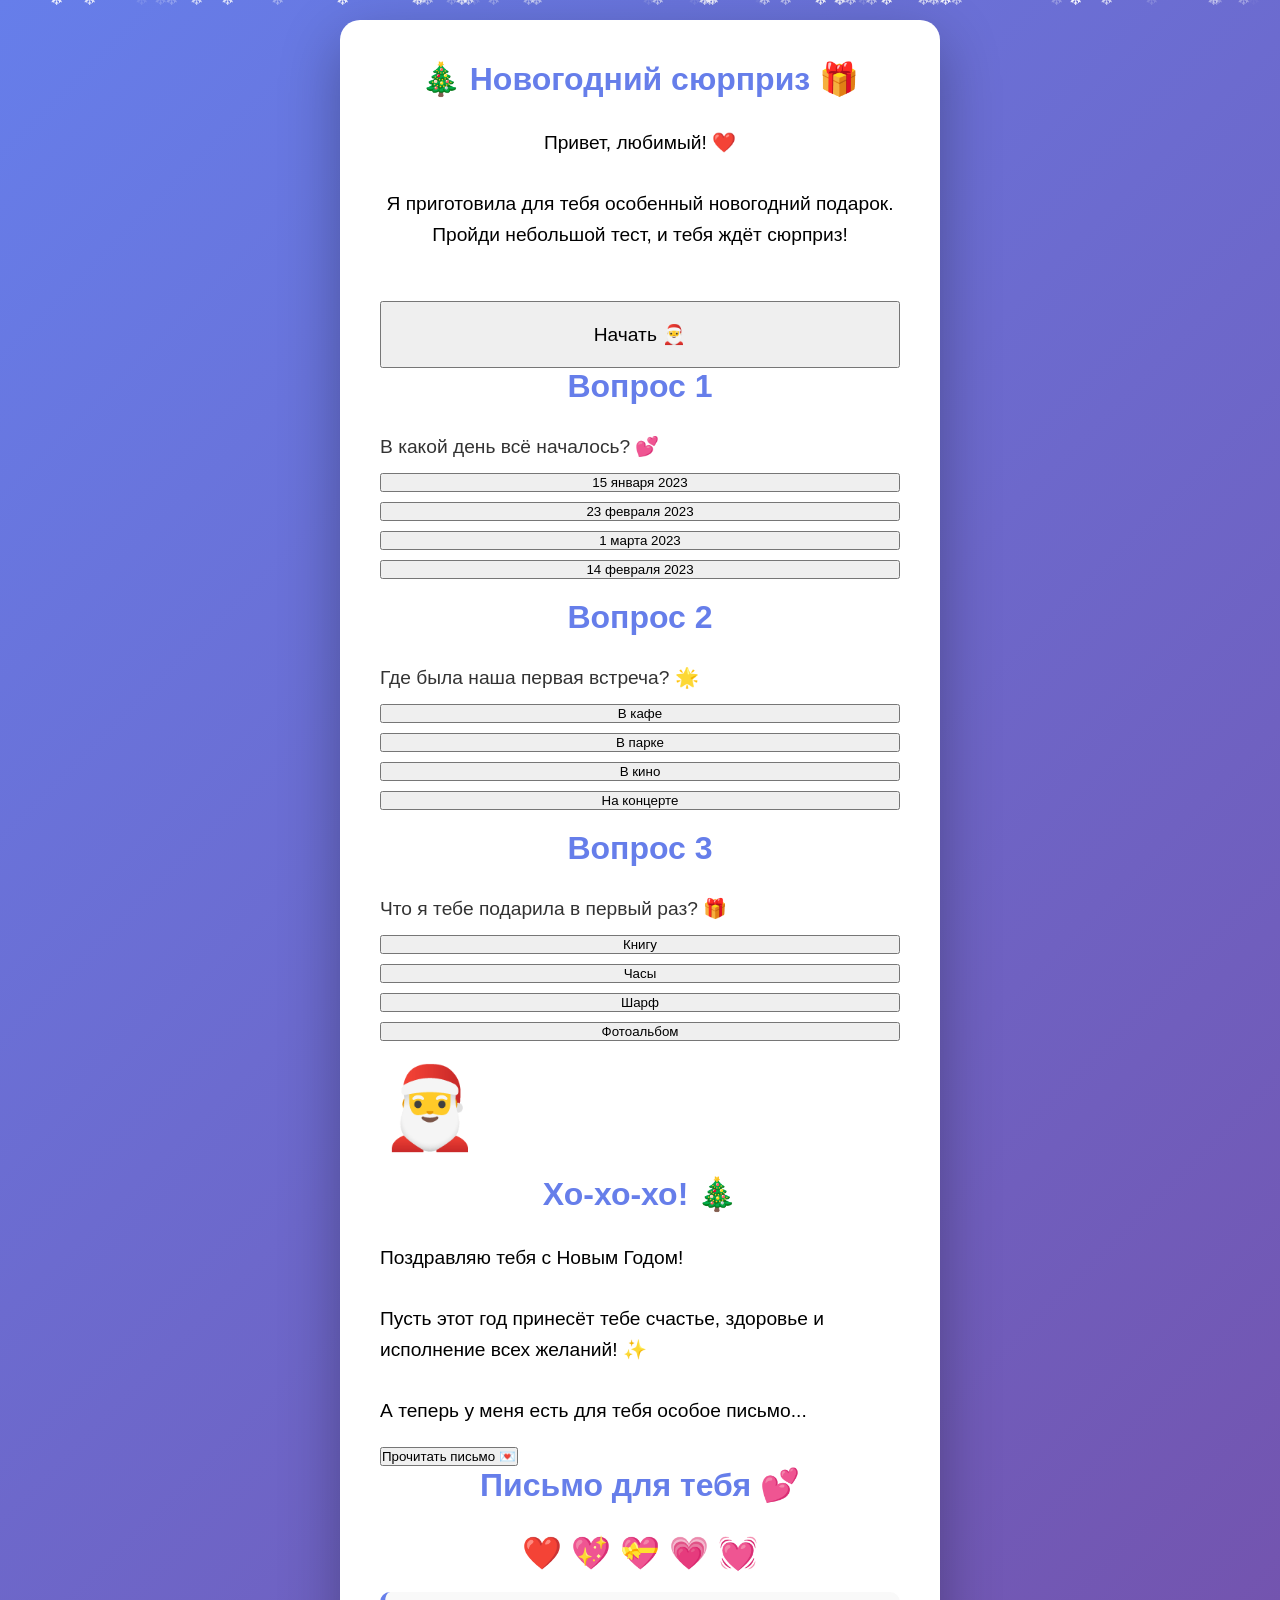
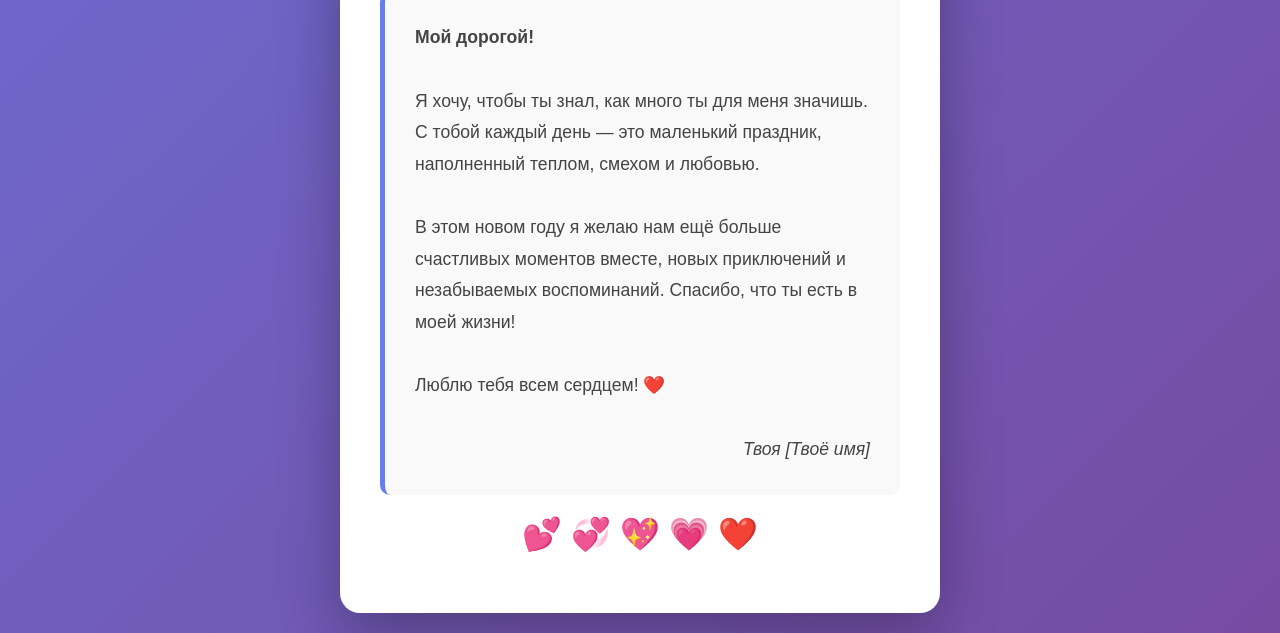
==== index.html @ a470b3a4 "Add files via upload" ====
<!DOCTYPE html>
<html lang="ru">
<head>
    <meta charset="UTF-8">
    <meta name="viewport" content="width=device-width, initial-scale=1.0">
    <title>Новогодний подарок 🎄</title>
    <style>
        * {
            margin: 0;
            padding: 0;
            box-sizing: border-box;
        }

        body {
            font-family: 'Segoe UI', Tahoma, Geneva, Verdana, sans-serif;
            background:  linear-gradient(135deg, #667eea 0%, #764ba2 100%);
            min-height: 100vh;
            display: flex;
            justify-content: center;
            align-items: center;
            padding: 20px;
        }

        .snow {
            position: fixed;
            top: 0;
            left:  0;
            width: 100%;
            height: 100%;
            pointer-events: none;
            z-index: 1;
        }

        .snowflake {
            position: absolute;
            top: -10px;
            color: white;
            font-size: 1em;
            animation: fall linear infinite;
        }

        @keyframes fall {
            to {
                transform: translateY(100vh);
            }
        }

        .container {
            background: white;
            border-radius: 20px;
            padding: 40px;
            max-width: 600px;
            width: 100%;
            box-shadow: 0 20px 60px rgba(0, 0, 0, 0.3);
            position: relative;
            z-index: 2;
            animation: fadeIn 0.5s ease-in;
        }

        @keyframes fadeIn {
            from {
                opacity: 0;
                transform: translateY(20px);
            }
            to {
                opacity: 1;
                transform: translateY(0);
            }
        }

        . screen {
            display: none;
        }

        .screen.active {
            display: block;
        }

        h1 {
            color: #667eea;
            text-align: center;
            margin-bottom: 30px;
            font-size: 2em;
        }

        .question {
            margin-bottom: 20px;
        }

        .question p {
            font-size: 1.2em;
            margin-bottom: 15px;
            color: #333;
        }

        .options {
            display: flex;
            flex-direction: column;
            gap: 10px;
        }

        button, . option {
            background: linear-gradient(135deg, #667eea 0%, #764ba2 100%);
            color: white;
            border: none;
            padding: 15px 30px;
            border-radius: 10px;
            font-size:  1em;
            cursor: pointer;
            transition: transform 0.2s, box-shadow 0.2s;
            text-align: center;
        }

        button:hover, .option:hover {
            transform: translateY(-2px);
            box-shadow: 0 5px 15px rgba(102, 126, 234, 0.4);
        }

        . santa-message {
            text-align: center;
            margin:  30px 0;
        }

        .santa-emoji {
            font-size: 5em;
            margin-bottom:  20px;
            animation: bounce 1s infinite;
        }

        @keyframes bounce {
            0%, 100% {
                transform: translateY(0);
            }
            50% {
                transform: translateY(-20px);
            }
        }

        .letter {
            background: #f9f9f9;
            padding: 30px;
            border-radius:  10px;
            border-left: 5px solid #667eea;
            margin: 20px 0;
            line-height: 1.8;
            font-size: 1.1em;
            color: #444;
        }

        .error-message {
            color: #e74c3c;
            text-align: center;
            margin-top: 10px;
            font-size: 0.9em;
        }

        .start-btn {
            width: 100%;
            margin-top: 20px;
            font-size: 1.2em;
            padding: 20px;
        }

        .hearts {
            text-align: center;
            font-size: 2em;
            margin:  20px 0;
        }
    </style>
</head>
<body>
    <div class="snow" id="snow"></div>

    <div class="container">
        <!-- Экран 1: Приветствие -->
        <div id="screen1" class="screen active">
            <h1>🎄 Новогодний сюрприз 🎁</h1>
            <p style="text-align: center; font-size: 1.2em; margin:  30px 0; line-height: 1.6;">
                Привет, любимый! ❤️<br><br>
                Я приготовила для тебя особенный новогодний подарок. <br>
                Пройди небольшой тест, и тебя ждёт сюрприз! 
            </p>
            <button class="start-btn" onclick="startQuiz()">Начать 🎅</button>
        </div>

        <!-- Экран 2: Вопрос 1 -->
        <div id="screen2" class="screen">
            <h1>Вопрос 1</h1>
            <div class="question">
                <p>В какой день всё началось?  💕</p>
                <div class="options">
                    <button class="option" onclick="checkAnswer(1, false)">15 января 2023</button>
                    <button class="option" onclick="checkAnswer(1, true)">23 февраля 2023</button>
                    <button class="option" onclick="checkAnswer(1, false)">1 марта 2023</button>
                    <button class="option" onclick="checkAnswer(1, false)">14 февраля 2023</button>
                </div>
                <p class="error-message" id="error1"></p>
            </div>
        </div>

        <!-- Экран 3: Вопрос 2 -->
        <div id="screen3" class="screen">
            <h1>Вопрос 2</h1>
            <div class="question">
                <p>Где была наша первая встреча? 🌟</p>
                <div class="options">
                    <button class="option" onclick="checkAnswer(2, false)">В кафе</button>
                    <button class="option" onclick="checkAnswer(2, true)">В парке</button>
                    <button class="option" onclick="checkAnswer(2, false)">В кино</button>
                    <button class="option" onclick="checkAnswer(2, false)">На концерте</button>
                </div>
                <p class="error-message" id="error2"></p>
            </div>
        </div>

        <!-- Экран 4: Вопрос 3 -->
        <div id="screen4" class="screen">
            <h1>Вопрос 3</h1>
            <div class="question">
                <p>Что я тебе подарила в первый раз? 🎁</p>
                <div class="options">
                    <button class="option" onclick="checkAnswer(3, true)">Книгу</button>
                    <button class="option" onclick="checkAnswer(3, false)">Часы</button>
                    <button class="option" onclick="checkAnswer(3, false)">Шарф</button>
                    <button class="option" onclick="checkAnswer(3, false)">Фотоальбом</button>
                </div>
                <p class="error-message" id="error3"></p>
            </div>
        </div>

        <!-- Экран 5: Поздравление от Санты -->
        <div id="screen5" class="screen">
            <div class="santa-message">
                <div class="santa-emoji">🎅</div>
                <h1>Хо-хо-хо! 🎄</h1>
                <p style="font-size: 1.2em; margin: 20px 0; line-height: 1.6;">
                    Поздравляю тебя с Новым Годом! <br><br>
                    Пусть этот год принесёт тебе счастье, здоровье и исполнение всех желаний!  ✨<br><br>
                    А теперь у меня есть для тебя особое письмо... 
                </p>
                <button onclick="showLetter()">Прочитать письмо 💌</button>
            </div>
        </div>

        <!-- Экран 6: Письмо -->
        <div id="screen6" class="screen">
            <h1>Письмо для тебя 💕</h1>
            <div class="hearts">❤️ 💖 💝 💗 💓</div>
            <div class="letter">
                <p><strong>Мой дорогой! </strong></p>
                <br>
                <p>
                    Я хочу, чтобы ты знал, как много ты для меня значишь.  
                    С тобой каждый день — это маленький праздник, наполненный 
                    теплом, смехом и любовью. 
                </p>
                <br>
                <p>
                    В этом новом году я желаю нам ещё больше счастливых моментов вместе, 
                    новых приключений и незабываемых воспоминаний.  Спасибо, что ты есть в моей жизни!
                </p>
                <br>
                <p>
                    Люблю тебя всем сердцем!  ❤️
                </p>
                <br>
                <p style="text-align: right;"><em>Твоя [Твоё имя]</em></p>
            </div>
            <div class="hearts">💕 💞 💖 💗 ❤️</div>
        </div>
    </div>

    <script>
        // Создание снежинок
        function createSnow() {
            const snow = document.getElementById('snow');
            for (let i = 0; i < 50; i++) {
                const snowflake = document.createElement('div');
                snowflake.className = 'snowflake';
                snowflake.innerHTML = '❄';
                snowflake.style. left = Math.random() * 100 + '%';
                snowflake.style.animationDuration = Math.random() * 3 + 2 + 's';
                snowflake.style.animationDelay = Math.random() * 5 + 's';
                snowflake.style.opacity = Math.random();
                snow.appendChild(snowflake);
            }
        }

        createSnow();

        function startQuiz() {
            showScreen('screen2');
        }

        function showScreen(screenId) {
            document.querySelectorAll('.screen').forEach(screen => {
                screen.classList.remove('active');
            });
            document.getElementById(screenId).classList.add('active');
        }

        function checkAnswer(questionNum, isCorrect) {
            const errorElement = document.getElementById('error' + questionNum);
            
            if (isCorrect) {
                errorElement.textContent = '';
                if (questionNum === 1) {
                    showScreen('screen3');
                } else if (questionNum === 2) {
                    showScreen('screen4');
                } else if (questionNum === 3) {
                    showScreen('screen5');
                }
            } else {
                errorElement.textContent = '❌ Попробуй ещё раз, ты знаешь правильный ответ!';
            }
        }

        function showLetter() {
            showScreen('screen6');
        }
    </script>
</body>
</html>
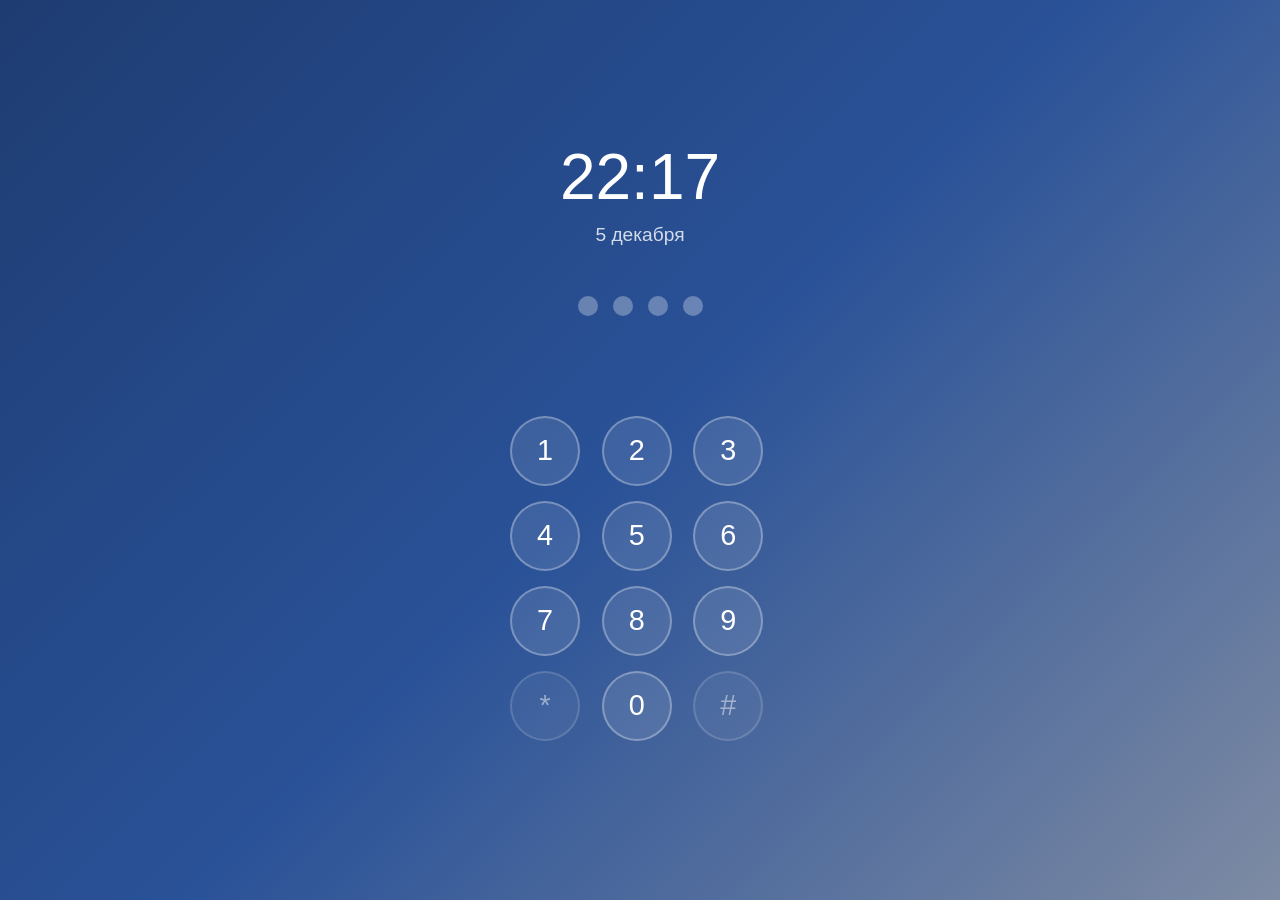
==== commit 42caefa6: "Complete interactive New Year's website with lock screen, fireworks, and greeting Co-authored-by: da" ====
--- a/index.html
+++ b/index.html
@@ -3,7 +3,7 @@
 <head>
     <meta charset="UTF-8">
     <meta name="viewport" content="width=device-width, initial-scale=1.0">
-    <title>Новогодний подарок 🎄</title>
+    <title>С Новым Годом! 🎄</title>
     <style>
         * {
             margin: 0;
@@ -13,22 +13,248 @@
 
         body {
             font-family: 'Segoe UI', Tahoma, Geneva, Verdana, sans-serif;
-            background:  linear-gradient(135deg, #667eea 0%, #764ba2 100%);
-            min-height: 100vh;
+            overflow-x: hidden;
+        }
+
+        /* Lock Screen Styles */
+        #lockScreen {
+            position: fixed;
+            top: 0;
+            left: 0;
+            width: 100%;
+            height: 100vh;
+            background: linear-gradient(135deg, #1e3c72 0%, #2a5298 50%, #7e8ba3 100%);
             display: flex;
+            flex-direction: column;
             justify-content: center;
             align-items: center;
+            z-index: 1000;
+            transition: opacity 0.5s, transform 0.5s;
+        }
+
+        #lockScreen.unlocked {
+            opacity: 0;
+            transform: scale(1.1);
+            pointer-events: none;
+        }
+
+        .lock-time {
+            color: white;
+            font-size: 4em;
+            font-weight: 300;
+            margin-bottom: 10px;
+        }
+
+        .lock-date {
+            color: rgba(255, 255, 255, 0.8);
+            font-size: 1.2em;
+            margin-bottom: 50px;
+        }
+
+        .password-display {
+            display: flex;
+            gap: 15px;
+            margin-bottom: 30px;
+            min-height: 30px;
+        }
+
+        .password-dot {
+            width: 20px;
+            height: 20px;
+            border-radius: 50%;
+            background: white;
+            opacity: 0.3;
+            transition: opacity 0.2s;
+        }
+
+        .password-dot.filled {
+            opacity: 1;
+        }
+
+        .keypad {
+            display: grid;
+            grid-template-columns: repeat(3, 1fr);
+            gap: 15px;
+            max-width: 300px;
+            width: 100%;
             padding: 20px;
         }
 
+        .key {
+            background: rgba(255, 255, 255, 0.1);
+            border: 2px solid rgba(255, 255, 255, 0.3);
+            border-radius: 50%;
+            width: 70px;
+            height: 70px;
+            display: flex;
+            align-items: center;
+            justify-content: center;
+            font-size: 1.8em;
+            color: white;
+            cursor: pointer;
+            transition: all 0.2s;
+            user-select: none;
+        }
+
+        .key:hover {
+            background: rgba(255, 255, 255, 0.2);
+            transform: scale(1.05);
+        }
+
+        .key:active {
+            transform: scale(0.95);
+        }
+
+        .key.special {
+            opacity: 0.5;
+        }
+
+        .error-shake {
+            animation: shake 0.5s;
+        }
+
+        @keyframes shake {
+            0%, 100% { transform: translateX(0); }
+            25% { transform: translateX(-10px); }
+            75% { transform: translateX(10px); }
+        }
+
+        .lock-error {
+            color: #ff6b6b;
+            margin-top: 20px;
+            min-height: 20px;
+            text-align: center;
+        }
+
+        /* Main Page Styles */
+        #mainPage {
+            position: fixed;
+            top: 0;
+            left: 0;
+            width: 100%;
+            height: 100vh;
+            background: linear-gradient(180deg, #0a1e42 0%, #1a3a5c 50%, #2c4a6f 100%);
+            overflow: hidden;
+        }
+
+        /* Fireworks */
+        .firework {
+            position: absolute;
+            width: 4px;
+            height: 4px;
+            border-radius: 50%;
+            animation: firework 1.5s ease-out forwards;
+        }
+
+        @keyframes firework {
+            0% {
+                transform: translateY(0) scale(1);
+                opacity: 1;
+            }
+            100% {
+                transform: translateY(-200px) scale(0);
+                opacity: 0;
+            }
+        }
+
+        .firework-particle {
+            position: absolute;
+            width: 3px;
+            height: 3px;
+            border-radius: 50%;
+            animation: explode 0.8s ease-out forwards;
+        }
+
+        @keyframes explode {
+            0% {
+                transform: translate(0, 0);
+                opacity: 1;
+            }
+            100% {
+                opacity: 0;
+            }
+        }
+
+        /* Christmas Tree */
+        .tree-container {
+            position: absolute;
+            bottom: 50px;
+            left: 50%;
+            transform: translateX(-50%);
+            text-align: center;
+        }
+
+        .tree {
+            font-size: 15em;
+            animation: treeGlow 2s ease-in-out infinite;
+            text-shadow: 0 0 20px rgba(255, 215, 0, 0.5);
+        }
+
+        @keyframes treeGlow {
+            0%, 100% {
+                text-shadow: 0 0 20px rgba(255, 215, 0, 0.5);
+            }
+            50% {
+                text-shadow: 0 0 40px rgba(255, 215, 0, 0.8), 0 0 60px rgba(255, 215, 0, 0.6);
+            }
+        }
+
+        /* Letter/Envelope */
+        .letter-container {
+            position: absolute;
+            top: 50%;
+            left: 50%;
+            transform: translate(-50%, -50%);
+            cursor: pointer;
+            animation: float 3s ease-in-out infinite;
+        }
+
+        .envelope {
+            font-size: 6em;
+            transition: transform 0.3s;
+            filter: drop-shadow(0 10px 20px rgba(0, 0, 0, 0.3));
+        }
+
+        .letter-container:hover .envelope {
+            transform: scale(1.1) rotate(5deg);
+        }
+
+        @keyframes float {
+            0%, 100% {
+                transform: translate(-50%, -50%) translateY(0);
+            }
+            50% {
+                transform: translate(-50%, -50%) translateY(-20px);
+            }
+        }
+
+        .letter-hint {
+            color: white;
+            font-size: 1.2em;
+            margin-top: 20px;
+            text-align: center;
+            opacity: 0.8;
+            animation: pulse 2s ease-in-out infinite;
+        }
+
+        @keyframes pulse {
+            0%, 100% {
+                opacity: 0.8;
+            }
+            50% {
+                opacity: 1;
+            }
+        }
+
+        /* Snow Effect */
         .snow {
             position: fixed;
             top: 0;
-            left:  0;
+            left: 0;
             width: 100%;
             height: 100%;
             pointer-events: none;
-            z-index: 1;
+            z-index: 100;
         }
 
         .snowflake {
@@ -45,280 +271,382 @@
             }
         }
 
-        .container {
-            background: white;
-            border-radius: 20px;
-            padding: 40px;
-            max-width: 600px;
+        /* Modal for Letter */
+        #letterModal {
+            position: fixed;
+            top: 0;
+            left: 0;
             width: 100%;
-            box-shadow: 0 20px 60px rgba(0, 0, 0, 0.3);
-            position: relative;
-            z-index: 2;
-            animation: fadeIn 0.5s ease-in;
+            height: 100vh;
+            background: rgba(0, 0, 0, 0.8);
+            display: none;
+            justify-content: center;
+            align-items: center;
+            z-index: 2000;
+            animation: fadeIn 0.5s;
+        }
+
+        #letterModal.active {
+            display: flex;
         }
 
         @keyframes fadeIn {
             from {
                 opacity: 0;
-                transform: translateY(20px);
             }
             to {
                 opacity: 1;
-                transform: translateY(0);
-            }
-        }
-
-        . screen {
-            display: none;
-        }
-
-        .screen.active {
-            display: block;
-        }
-
-        h1 {
-            color: #667eea;
+            }
+        }
+
+        .modal-content {
+            background: linear-gradient(135deg, #ff6b6b 0%, #ee5a6f 25%, #c44569 50%, #a73a5c 75%, #8b2e4f 100%);
+            border-radius: 20px;
+            padding: 50px;
+            max-width: 600px;
+            width: 90%;
+            max-height: 90vh;
+            overflow-y: auto;
+            box-shadow: 0 20px 60px rgba(0, 0, 0, 0.5);
+            animation: slideIn 0.5s;
+            position: relative;
+        }
+
+        @keyframes slideIn {
+            from {
+                transform: scale(0.8) translateY(50px);
+                opacity: 0;
+            }
+            to {
+                transform: scale(1) translateY(0);
+                opacity: 1;
+            }
+        }
+
+        .modal-content::before {
+            content: '';
+            position: absolute;
+            top: 0;
+            left: 0;
+            right: 0;
+            bottom: 0;
+            background: url('data:image/svg+xml,<svg width="100" height="100" xmlns="http://www.w3.org/2000/svg"><text x="10" y="30" font-size="20" opacity="0.1" fill="white">✨</text><text x="60" y="70" font-size="25" opacity="0.1" fill="white">❄️</text><text x="20" y="90" font-size="15" opacity="0.1" fill="white">🎄</text></svg>') repeat;
+            border-radius: 20px;
+            pointer-events: none;
+        }
+
+        .modal-content > * {
+            position: relative;
+            z-index: 1;
+        }
+
+        .modal-title {
+            color: white;
+            font-size: 3em;
             text-align: center;
             margin-bottom: 30px;
-            font-size: 2em;
-        }
-
-        .question {
-            margin-bottom: 20px;
-        }
-
-        .question p {
-            font-size: 1.2em;
-            margin-bottom: 15px;
-            color: #333;
-        }
-
-        .options {
-            display: flex;
-            flex-direction: column;
-            gap: 10px;
-        }
-
-        button, . option {
-            background: linear-gradient(135deg, #667eea 0%, #764ba2 100%);
+            text-shadow: 2px 2px 4px rgba(0, 0, 0, 0.3);
+            animation: titleGlow 2s ease-in-out infinite;
+        }
+
+        @keyframes titleGlow {
+            0%, 100% {
+                text-shadow: 2px 2px 4px rgba(0, 0, 0, 0.3);
+            }
+            50% {
+                text-shadow: 0 0 20px rgba(255, 255, 255, 0.8), 2px 2px 4px rgba(0, 0, 0, 0.3);
+            }
+        }
+
+        .modal-message {
             color: white;
-            border: none;
-            padding: 15px 30px;
-            border-radius: 10px;
-            font-size:  1em;
-            cursor: pointer;
-            transition: transform 0.2s, box-shadow 0.2s;
+            font-size: 1.3em;
+            line-height: 1.8;
             text-align: center;
-        }
-
-        button:hover, .option:hover {
-            transform: translateY(-2px);
-            box-shadow: 0 5px 15px rgba(102, 126, 234, 0.4);
-        }
-
-        . santa-message {
-            text-align: center;
-            margin:  30px 0;
-        }
-
-        .santa-emoji {
-            font-size: 5em;
-            margin-bottom:  20px;
-            animation: bounce 1s infinite;
-        }
-
-        @keyframes bounce {
-            0%, 100% {
-                transform: translateY(0);
-            }
-            50% {
-                transform: translateY(-20px);
-            }
-        }
-
-        .letter {
-            background: #f9f9f9;
-            padding: 30px;
-            border-radius:  10px;
-            border-left: 5px solid #667eea;
-            margin: 20px 0;
-            line-height: 1.8;
-            font-size: 1.1em;
-            color: #444;
-        }
-
-        .error-message {
-            color: #e74c3c;
-            text-align: center;
-            margin-top: 10px;
-            font-size: 0.9em;
-        }
-
-        .start-btn {
-            width: 100%;
-            margin-top: 20px;
-            font-size: 1.2em;
-            padding: 20px;
-        }
-
-        .hearts {
+            text-shadow: 1px 1px 2px rgba(0, 0, 0, 0.3);
+        }
+
+        .decorative-elements {
             text-align: center;
             font-size: 2em;
-            margin:  20px 0;
+            margin: 20px 0;
+        }
+
+        .close-btn {
+            position: absolute;
+            top: 20px;
+            right: 20px;
+            background: rgba(255, 255, 255, 0.2);
+            border: none;
+            color: white;
+            width: 40px;
+            height: 40px;
+            border-radius: 50%;
+            font-size: 1.5em;
+            cursor: pointer;
+            transition: all 0.3s;
+        }
+
+        .close-btn:hover {
+            background: rgba(255, 255, 255, 0.3);
+            transform: rotate(90deg);
+        }
+
+        /* Responsive Design */
+        @media (max-width: 768px) {
+            .lock-time {
+                font-size: 3em;
+            }
+
+            .key {
+                width: 60px;
+                height: 60px;
+                font-size: 1.5em;
+            }
+
+            .tree {
+                font-size: 10em;
+            }
+
+            .envelope {
+                font-size: 4em;
+            }
+
+            .modal-content {
+                padding: 30px;
+            }
+
+            .modal-title {
+                font-size: 2em;
+            }
+
+            .modal-message {
+                font-size: 1.1em;
+            }
         }
     </style>
 </head>
 <body>
-    <div class="snow" id="snow"></div>
-
-    <div class="container">
-        <!-- Экран 1: Приветствие -->
-        <div id="screen1" class="screen active">
-            <h1>🎄 Новогодний сюрприз 🎁</h1>
-            <p style="text-align: center; font-size: 1.2em; margin:  30px 0; line-height: 1.6;">
-                Привет, любимый! ❤️<br><br>
-                Я приготовила для тебя особенный новогодний подарок. <br>
-                Пройди небольшой тест, и тебя ждёт сюрприз! 
-            </p>
-            <button class="start-btn" onclick="startQuiz()">Начать 🎅</button>
+    <!-- Lock Screen -->
+    <div id="lockScreen">
+        <div class="lock-time" id="lockTime">00:00</div>
+        <div class="lock-date" id="lockDate">1 января</div>
+        
+        <div class="password-display" id="passwordDisplay">
+            <div class="password-dot"></div>
+            <div class="password-dot"></div>
+            <div class="password-dot"></div>
+            <div class="password-dot"></div>
         </div>
 
-        <!-- Экран 2: Вопрос 1 -->
-        <div id="screen2" class="screen">
-            <h1>Вопрос 1</h1>
-            <div class="question">
-                <p>В какой день всё началось?  💕</p>
-                <div class="options">
-                    <button class="option" onclick="checkAnswer(1, false)">15 января 2023</button>
-                    <button class="option" onclick="checkAnswer(1, true)">23 февраля 2023</button>
-                    <button class="option" onclick="checkAnswer(1, false)">1 марта 2023</button>
-                    <button class="option" onclick="checkAnswer(1, false)">14 февраля 2023</button>
-                </div>
-                <p class="error-message" id="error1"></p>
-            </div>
-        </div>
-
-        <!-- Экран 3: Вопрос 2 -->
-        <div id="screen3" class="screen">
-            <h1>Вопрос 2</h1>
-            <div class="question">
-                <p>Где была наша первая встреча? 🌟</p>
-                <div class="options">
-                    <button class="option" onclick="checkAnswer(2, false)">В кафе</button>
-                    <button class="option" onclick="checkAnswer(2, true)">В парке</button>
-                    <button class="option" onclick="checkAnswer(2, false)">В кино</button>
-                    <button class="option" onclick="checkAnswer(2, false)">На концерте</button>
-                </div>
-                <p class="error-message" id="error2"></p>
-            </div>
-        </div>
-
-        <!-- Экран 4: Вопрос 3 -->
-        <div id="screen4" class="screen">
-            <h1>Вопрос 3</h1>
-            <div class="question">
-                <p>Что я тебе подарила в первый раз? 🎁</p>
-                <div class="options">
-                    <button class="option" onclick="checkAnswer(3, true)">Книгу</button>
-                    <button class="option" onclick="checkAnswer(3, false)">Часы</button>
-                    <button class="option" onclick="checkAnswer(3, false)">Шарф</button>
-                    <button class="option" onclick="checkAnswer(3, false)">Фотоальбом</button>
-                </div>
-                <p class="error-message" id="error3"></p>
-            </div>
-        </div>
-
-        <!-- Экран 5: Поздравление от Санты -->
-        <div id="screen5" class="screen">
-            <div class="santa-message">
-                <div class="santa-emoji">🎅</div>
-                <h1>Хо-хо-хо! 🎄</h1>
-                <p style="font-size: 1.2em; margin: 20px 0; line-height: 1.6;">
-                    Поздравляю тебя с Новым Годом! <br><br>
-                    Пусть этот год принесёт тебе счастье, здоровье и исполнение всех желаний!  ✨<br><br>
-                    А теперь у меня есть для тебя особое письмо... 
-                </p>
-                <button onclick="showLetter()">Прочитать письмо 💌</button>
-            </div>
-        </div>
-
-        <!-- Экран 6: Письмо -->
-        <div id="screen6" class="screen">
-            <h1>Письмо для тебя 💕</h1>
-            <div class="hearts">❤️ 💖 💝 💗 💓</div>
-            <div class="letter">
-                <p><strong>Мой дорогой! </strong></p>
-                <br>
-                <p>
-                    Я хочу, чтобы ты знал, как много ты для меня значишь.  
-                    С тобой каждый день — это маленький праздник, наполненный 
-                    теплом, смехом и любовью. 
-                </p>
-                <br>
-                <p>
-                    В этом новом году я желаю нам ещё больше счастливых моментов вместе, 
-                    новых приключений и незабываемых воспоминаний.  Спасибо, что ты есть в моей жизни!
-                </p>
-                <br>
-                <p>
-                    Люблю тебя всем сердцем!  ❤️
-                </p>
-                <br>
-                <p style="text-align: right;"><em>Твоя [Твоё имя]</em></p>
-            </div>
-            <div class="hearts">💕 💞 💖 💗 ❤️</div>
+        <div class="lock-error" id="lockError"></div>
+
+        <div class="keypad">
+            <div class="key" data-key="1">1</div>
+            <div class="key" data-key="2">2</div>
+            <div class="key" data-key="3">3</div>
+            <div class="key" data-key="4">4</div>
+            <div class="key" data-key="5">5</div>
+            <div class="key" data-key="6">6</div>
+            <div class="key" data-key="7">7</div>
+            <div class="key" data-key="8">8</div>
+            <div class="key" data-key="9">9</div>
+            <div class="key special" data-key="*">*</div>
+            <div class="key" data-key="0">0</div>
+            <div class="key special" data-key="#">#</div>
         </div>
     </div>
 
+    <!-- Main Page -->
+    <div id="mainPage">
+        <div class="snow" id="snow"></div>
+        
+        <div class="tree-container">
+            <div class="tree">🎄</div>
+        </div>
+
+        <div class="letter-container" id="letterContainer">
+            <div class="envelope">💌</div>
+            <div class="letter-hint">Нажми на письмо</div>
+        </div>
+
+        <div id="fireworksContainer"></div>
+    </div>
+
+    <!-- Letter Modal -->
+    <div id="letterModal">
+        <div class="modal-content">
+            <button class="close-btn" onclick="closeModal()">&times;</button>
+            <div class="decorative-elements">✨ 🎄 ✨</div>
+            <h1 class="modal-title">С Новым Годом!</h1>
+            <div class="modal-message">
+                <p>🎊 Пусть этот новый год принесёт тебе:</p>
+                <br>
+                <p>💫 Счастье и радость каждый день</p>
+                <p>🌟 Исполнение всех желаний</p>
+                <p>❤️ Любовь и тепло близких</p>
+                <p>🎁 Приятные сюрпризы</p>
+                <p>✨ Яркие эмоции и впечатления</p>
+                <br>
+                <p>С любовью! 💕</p>
+            </div>
+            <div class="decorative-elements">🎉 ❄️ 🎉</div>
+        </div>
+    </div>
+
     <script>
-        // Создание снежинок
+        // Lock Screen Logic
+        let password = '';
+        const correctPassword = '2026';
+
+        function updateTime() {
+            const now = new Date();
+            const hours = String(now.getHours()).padStart(2, '0');
+            const minutes = String(now.getMinutes()).padStart(2, '0');
+            document.getElementById('lockTime').textContent = `${hours}:${minutes}`;
+
+            const options = { day: 'numeric', month: 'long' };
+            document.getElementById('lockDate').textContent = now.toLocaleDateString('ru-RU', options);
+        }
+
+        updateTime();
+        setInterval(updateTime, 1000);
+
+        document.querySelectorAll('.key').forEach(key => {
+            key.addEventListener('click', function() {
+                const value = this.dataset.key;
+                
+                if (value === '*') {
+                    // Delete last digit
+                    password = password.slice(0, -1);
+                    updatePasswordDisplay();
+                } else if (value === '#') {
+                    // Submit password
+                    checkPassword();
+                } else {
+                    // Add digit
+                    if (password.length < 4) {
+                        password += value;
+                        updatePasswordDisplay();
+                        
+                        if (password.length === 4) {
+                            setTimeout(checkPassword, 300);
+                        }
+                    }
+                }
+            });
+        });
+
+        function updatePasswordDisplay() {
+            const dots = document.querySelectorAll('.password-dot');
+            dots.forEach((dot, index) => {
+                if (index < password.length) {
+                    dot.classList.add('filled');
+                } else {
+                    dot.classList.remove('filled');
+                }
+            });
+        }
+
+        function checkPassword() {
+            const lockError = document.getElementById('lockError');
+            const lockScreen = document.getElementById('lockScreen');
+
+            if (password === correctPassword) {
+                lockError.textContent = '';
+                lockScreen.classList.add('unlocked');
+                setTimeout(() => {
+                    lockScreen.style.display = 'none';
+                    startFireworks();
+                }, 500);
+            } else {
+                lockError.textContent = '❌ Неверный пароль';
+                document.getElementById('passwordDisplay').classList.add('error-shake');
+                setTimeout(() => {
+                    document.getElementById('passwordDisplay').classList.remove('error-shake');
+                }, 500);
+                password = '';
+                updatePasswordDisplay();
+            }
+        }
+
+        // Snow Effect
         function createSnow() {
             const snow = document.getElementById('snow');
             for (let i = 0; i < 50; i++) {
                 const snowflake = document.createElement('div');
                 snowflake.className = 'snowflake';
                 snowflake.innerHTML = '❄';
-                snowflake.style. left = Math.random() * 100 + '%';
+                snowflake.style.left = Math.random() * 100 + '%';
                 snowflake.style.animationDuration = Math.random() * 3 + 2 + 's';
                 snowflake.style.animationDelay = Math.random() * 5 + 's';
-                snowflake.style.opacity = Math.random();
+                snowflake.style.opacity = Math.random() * 0.6 + 0.4;
+                snowflake.style.fontSize = Math.random() * 10 + 10 + 'px';
                 snow.appendChild(snowflake);
             }
         }
 
         createSnow();
 
-        function startQuiz() {
-            showScreen('screen2');
-        }
-
-        function showScreen(screenId) {
-            document.querySelectorAll('.screen').forEach(screen => {
-                screen.classList.remove('active');
-            });
-            document.getElementById(screenId).classList.add('active');
-        }
-
-        function checkAnswer(questionNum, isCorrect) {
-            const errorElement = document.getElementById('error' + questionNum);
+        // Fireworks
+        function createFirework(x, y) {
+            const colors = ['#ff6b6b', '#ffd93d', '#6bcf7f', '#4ecdc4', '#a8e6cf', '#ff8b94'];
+            const color = colors[Math.floor(Math.random() * colors.length)];
             
-            if (isCorrect) {
-                errorElement.textContent = '';
-                if (questionNum === 1) {
-                    showScreen('screen3');
-                } else if (questionNum === 2) {
-                    showScreen('screen4');
-                } else if (questionNum === 3) {
-                    showScreen('screen5');
-                }
-            } else {
-                errorElement.textContent = '❌ Попробуй ещё раз, ты знаешь правильный ответ!';
-            }
-        }
-
-        function showLetter() {
-            showScreen('screen6');
-        }
+            // Create explosion particles
+            for (let i = 0; i < 30; i++) {
+                const particle = document.createElement('div');
+                particle.className = 'firework-particle';
+                particle.style.background = color;
+                particle.style.left = x + 'px';
+                particle.style.top = y + 'px';
+                
+                const angle = (Math.PI * 2 * i) / 30;
+                const velocity = Math.random() * 100 + 50;
+                const tx = Math.cos(angle) * velocity;
+                const ty = Math.sin(angle) * velocity;
+                
+                particle.style.setProperty('--tx', tx + 'px');
+                particle.style.setProperty('--ty', ty + 'px');
+                
+                particle.style.animation = `explode 0.8s ease-out forwards`;
+                particle.style.transform = `translate(${tx}px, ${ty}px)`;
+                
+                document.getElementById('fireworksContainer').appendChild(particle);
+                
+                setTimeout(() => particle.remove(), 800);
+            }
+        }
+
+        function randomFirework() {
+            const x = Math.random() * window.innerWidth;
+            const y = Math.random() * (window.innerHeight * 0.5);
+            createFirework(x, y);
+        }
+
+        function startFireworks() {
+            setInterval(randomFirework, 1000);
+            // Initial burst
+            for (let i = 0; i < 3; i++) {
+                setTimeout(randomFirework, i * 300);
+            }
+        }
+
+        // Letter Modal
+        document.getElementById('letterContainer').addEventListener('click', function() {
+            document.getElementById('letterModal').classList.add('active');
+        });
+
+        function closeModal() {
+            document.getElementById('letterModal').classList.remove('active');
+        }
+
+        // Close modal on background click
+        document.getElementById('letterModal').addEventListener('click', function(e) {
+            if (e.target === this) {
+                closeModal();
+            }
+        });
     </script>
 </body>
 </html>
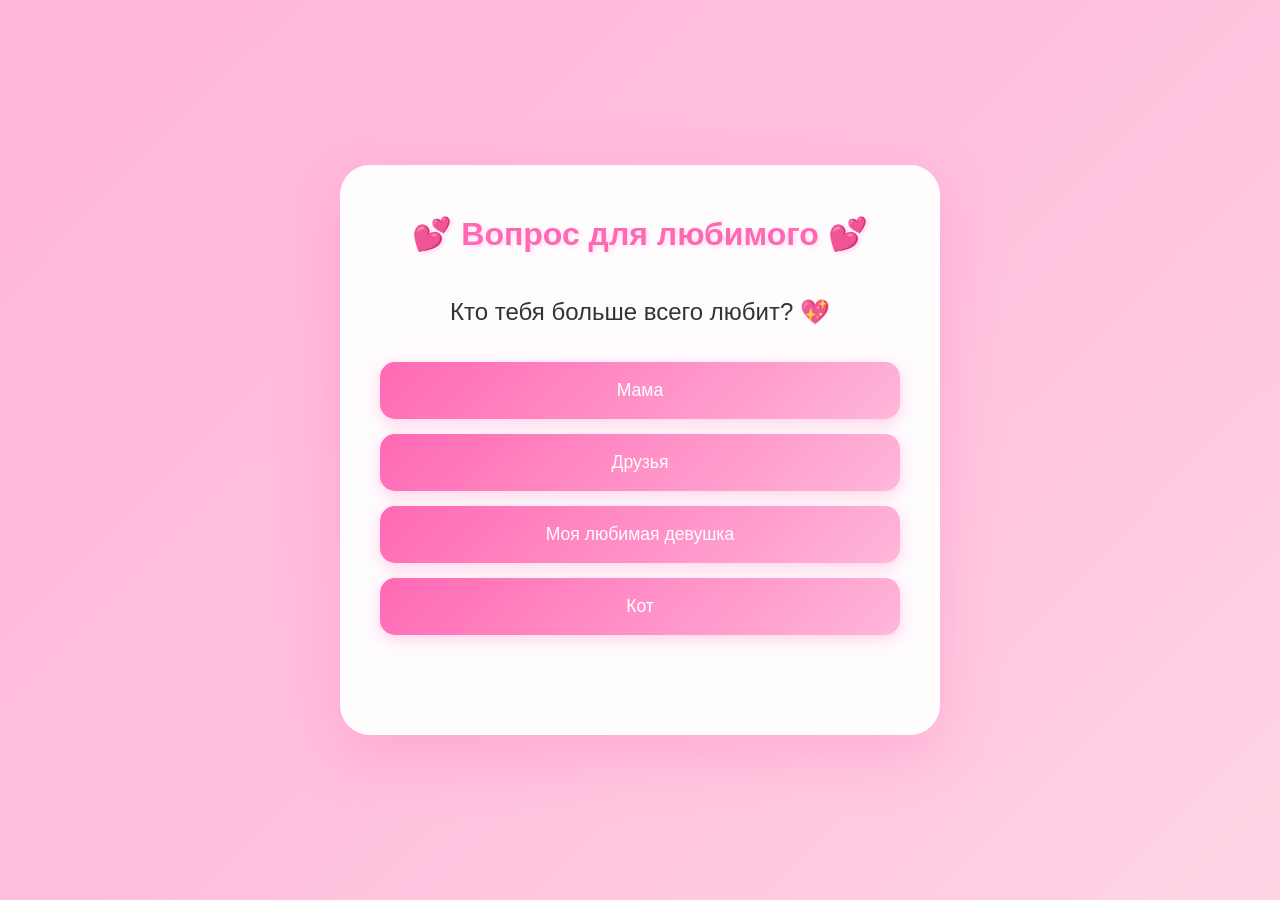
==== commit 77fa4d0e: "Implement romantic New Year website with quiz and animated greeting card Co-authored-by: datwyii <24" ====
--- a/index.html
+++ b/index.html
@@ -3,650 +3,30 @@
 <head>
     <meta charset="UTF-8">
     <meta name="viewport" content="width=device-width, initial-scale=1.0">
-    <title>С Новым Годом! 🎄</title>
-    <style>
-        * {
-            margin: 0;
-            padding: 0;
-            box-sizing: border-box;
-        }
+    <title>Новогодний сюрприз 💕</title>
+    <link rel="stylesheet" href="css/style.css">
+</head>
+<body class="quiz-page">
+    <!-- Floating hearts animation -->
+    <div class="hearts-container" id="heartsContainer"></div>
 
-        body {
-            font-family: 'Segoe UI', Tahoma, Geneva, Verdana, sans-serif;
-            overflow-x: hidden;
-        }
-
-        /* Lock Screen Styles */
-        #lockScreen {
-            position: fixed;
-            top: 0;
-            left: 0;
-            width: 100%;
-            height: 100vh;
-            background: linear-gradient(135deg, #1e3c72 0%, #2a5298 50%, #7e8ba3 100%);
-            display: flex;
-            flex-direction: column;
-            justify-content: center;
-            align-items: center;
-            z-index: 1000;
-            transition: opacity 0.5s, transform 0.5s;
-        }
-
-        #lockScreen.unlocked {
-            opacity: 0;
-            transform: scale(1.1);
-            pointer-events: none;
-        }
-
-        .lock-time {
-            color: white;
-            font-size: 4em;
-            font-weight: 300;
-            margin-bottom: 10px;
-        }
-
-        .lock-date {
-            color: rgba(255, 255, 255, 0.8);
-            font-size: 1.2em;
-            margin-bottom: 50px;
-        }
-
-        .password-display {
-            display: flex;
-            gap: 15px;
-            margin-bottom: 30px;
-            min-height: 30px;
-        }
-
-        .password-dot {
-            width: 20px;
-            height: 20px;
-            border-radius: 50%;
-            background: white;
-            opacity: 0.3;
-            transition: opacity 0.2s;
-        }
-
-        .password-dot.filled {
-            opacity: 1;
-        }
-
-        .keypad {
-            display: grid;
-            grid-template-columns: repeat(3, 1fr);
-            gap: 15px;
-            max-width: 300px;
-            width: 100%;
-            padding: 20px;
-        }
-
-        .key {
-            background: rgba(255, 255, 255, 0.1);
-            border: 2px solid rgba(255, 255, 255, 0.3);
-            border-radius: 50%;
-            width: 70px;
-            height: 70px;
-            display: flex;
-            align-items: center;
-            justify-content: center;
-            font-size: 1.8em;
-            color: white;
-            cursor: pointer;
-            transition: all 0.2s;
-            user-select: none;
-        }
-
-        .key:hover {
-            background: rgba(255, 255, 255, 0.2);
-            transform: scale(1.05);
-        }
-
-        .key:active {
-            transform: scale(0.95);
-        }
-
-        .key.special {
-            opacity: 0.5;
-        }
-
-        .error-shake {
-            animation: shake 0.5s;
-        }
-
-        @keyframes shake {
-            0%, 100% { transform: translateX(0); }
-            25% { transform: translateX(-10px); }
-            75% { transform: translateX(10px); }
-        }
-
-        .lock-error {
-            color: #ff6b6b;
-            margin-top: 20px;
-            min-height: 20px;
-            text-align: center;
-        }
-
-        /* Main Page Styles */
-        #mainPage {
-            position: fixed;
-            top: 0;
-            left: 0;
-            width: 100%;
-            height: 100vh;
-            background: linear-gradient(180deg, #0a1e42 0%, #1a3a5c 50%, #2c4a6f 100%);
-            overflow: hidden;
-        }
-
-        /* Fireworks */
-        .firework {
-            position: absolute;
-            width: 4px;
-            height: 4px;
-            border-radius: 50%;
-            animation: firework 1.5s ease-out forwards;
-        }
-
-        @keyframes firework {
-            0% {
-                transform: translateY(0) scale(1);
-                opacity: 1;
-            }
-            100% {
-                transform: translateY(-200px) scale(0);
-                opacity: 0;
-            }
-        }
-
-        .firework-particle {
-            position: absolute;
-            width: 3px;
-            height: 3px;
-            border-radius: 50%;
-            animation: explode 0.8s ease-out forwards;
-        }
-
-        @keyframes explode {
-            0% {
-                transform: translate(0, 0);
-                opacity: 1;
-            }
-            100% {
-                opacity: 0;
-            }
-        }
-
-        /* Christmas Tree */
-        .tree-container {
-            position: absolute;
-            bottom: 50px;
-            left: 50%;
-            transform: translateX(-50%);
-            text-align: center;
-        }
-
-        .tree {
-            font-size: 15em;
-            animation: treeGlow 2s ease-in-out infinite;
-            text-shadow: 0 0 20px rgba(255, 215, 0, 0.5);
-        }
-
-        @keyframes treeGlow {
-            0%, 100% {
-                text-shadow: 0 0 20px rgba(255, 215, 0, 0.5);
-            }
-            50% {
-                text-shadow: 0 0 40px rgba(255, 215, 0, 0.8), 0 0 60px rgba(255, 215, 0, 0.6);
-            }
-        }
-
-        /* Letter/Envelope */
-        .letter-container {
-            position: absolute;
-            top: 50%;
-            left: 50%;
-            transform: translate(-50%, -50%);
-            cursor: pointer;
-            animation: float 3s ease-in-out infinite;
-        }
-
-        .envelope {
-            font-size: 6em;
-            transition: transform 0.3s;
-            filter: drop-shadow(0 10px 20px rgba(0, 0, 0, 0.3));
-        }
-
-        .letter-container:hover .envelope {
-            transform: scale(1.1) rotate(5deg);
-        }
-
-        @keyframes float {
-            0%, 100% {
-                transform: translate(-50%, -50%) translateY(0);
-            }
-            50% {
-                transform: translate(-50%, -50%) translateY(-20px);
-            }
-        }
-
-        .letter-hint {
-            color: white;
-            font-size: 1.2em;
-            margin-top: 20px;
-            text-align: center;
-            opacity: 0.8;
-            animation: pulse 2s ease-in-out infinite;
-        }
-
-        @keyframes pulse {
-            0%, 100% {
-                opacity: 0.8;
-            }
-            50% {
-                opacity: 1;
-            }
-        }
-
-        /* Snow Effect */
-        .snow {
-            position: fixed;
-            top: 0;
-            left: 0;
-            width: 100%;
-            height: 100%;
-            pointer-events: none;
-            z-index: 100;
-        }
-
-        .snowflake {
-            position: absolute;
-            top: -10px;
-            color: white;
-            font-size: 1em;
-            animation: fall linear infinite;
-        }
-
-        @keyframes fall {
-            to {
-                transform: translateY(100vh);
-            }
-        }
-
-        /* Modal for Letter */
-        #letterModal {
-            position: fixed;
-            top: 0;
-            left: 0;
-            width: 100%;
-            height: 100vh;
-            background: rgba(0, 0, 0, 0.8);
-            display: none;
-            justify-content: center;
-            align-items: center;
-            z-index: 2000;
-            animation: fadeIn 0.5s;
-        }
-
-        #letterModal.active {
-            display: flex;
-        }
-
-        @keyframes fadeIn {
-            from {
-                opacity: 0;
-            }
-            to {
-                opacity: 1;
-            }
-        }
-
-        .modal-content {
-            background: linear-gradient(135deg, #ff6b6b 0%, #ee5a6f 25%, #c44569 50%, #a73a5c 75%, #8b2e4f 100%);
-            border-radius: 20px;
-            padding: 50px;
-            max-width: 600px;
-            width: 90%;
-            max-height: 90vh;
-            overflow-y: auto;
-            box-shadow: 0 20px 60px rgba(0, 0, 0, 0.5);
-            animation: slideIn 0.5s;
-            position: relative;
-        }
-
-        @keyframes slideIn {
-            from {
-                transform: scale(0.8) translateY(50px);
-                opacity: 0;
-            }
-            to {
-                transform: scale(1) translateY(0);
-                opacity: 1;
-            }
-        }
-
-        .modal-content::before {
-            content: '';
-            position: absolute;
-            top: 0;
-            left: 0;
-            right: 0;
-            bottom: 0;
-            background: url('data:image/svg+xml,<svg width="100" height="100" xmlns="http://www.w3.org/2000/svg"><text x="10" y="30" font-size="20" opacity="0.1" fill="white">✨</text><text x="60" y="70" font-size="25" opacity="0.1" fill="white">❄️</text><text x="20" y="90" font-size="15" opacity="0.1" fill="white">🎄</text></svg>') repeat;
-            border-radius: 20px;
-            pointer-events: none;
-        }
-
-        .modal-content > * {
-            position: relative;
-            z-index: 1;
-        }
-
-        .modal-title {
-            color: white;
-            font-size: 3em;
-            text-align: center;
-            margin-bottom: 30px;
-            text-shadow: 2px 2px 4px rgba(0, 0, 0, 0.3);
-            animation: titleGlow 2s ease-in-out infinite;
-        }
-
-        @keyframes titleGlow {
-            0%, 100% {
-                text-shadow: 2px 2px 4px rgba(0, 0, 0, 0.3);
-            }
-            50% {
-                text-shadow: 0 0 20px rgba(255, 255, 255, 0.8), 2px 2px 4px rgba(0, 0, 0, 0.3);
-            }
-        }
-
-        .modal-message {
-            color: white;
-            font-size: 1.3em;
-            line-height: 1.8;
-            text-align: center;
-            text-shadow: 1px 1px 2px rgba(0, 0, 0, 0.3);
-        }
-
-        .decorative-elements {
-            text-align: center;
-            font-size: 2em;
-            margin: 20px 0;
-        }
-
-        .close-btn {
-            position: absolute;
-            top: 20px;
-            right: 20px;
-            background: rgba(255, 255, 255, 0.2);
-            border: none;
-            color: white;
-            width: 40px;
-            height: 40px;
-            border-radius: 50%;
-            font-size: 1.5em;
-            cursor: pointer;
-            transition: all 0.3s;
-        }
-
-        .close-btn:hover {
-            background: rgba(255, 255, 255, 0.3);
-            transform: rotate(90deg);
-        }
-
-        /* Responsive Design */
-        @media (max-width: 768px) {
-            .lock-time {
-                font-size: 3em;
-            }
-
-            .key {
-                width: 60px;
-                height: 60px;
-                font-size: 1.5em;
-            }
-
-            .tree {
-                font-size: 10em;
-            }
-
-            .envelope {
-                font-size: 4em;
-            }
-
-            .modal-content {
-                padding: 30px;
-            }
-
-            .modal-title {
-                font-size: 2em;
-            }
-
-            .modal-message {
-                font-size: 1.1em;
-            }
-        }
-    </style>
-</head>
-<body>
-    <!-- Lock Screen -->
-    <div id="lockScreen">
-        <div class="lock-time" id="lockTime">00:00</div>
-        <div class="lock-date" id="lockDate">1 января</div>
+    <div class="quiz-container">
+        <h1 class="quiz-title">💕 Вопрос для любимого 💕</h1>
         
-        <div class="password-display" id="passwordDisplay">
-            <div class="password-dot"></div>
-            <div class="password-dot"></div>
-            <div class="password-dot"></div>
-            <div class="password-dot"></div>
-        </div>
-
-        <div class="lock-error" id="lockError"></div>
-
-        <div class="keypad">
-            <div class="key" data-key="1">1</div>
-            <div class="key" data-key="2">2</div>
-            <div class="key" data-key="3">3</div>
-            <div class="key" data-key="4">4</div>
-            <div class="key" data-key="5">5</div>
-            <div class="key" data-key="6">6</div>
-            <div class="key" data-key="7">7</div>
-            <div class="key" data-key="8">8</div>
-            <div class="key" data-key="9">9</div>
-            <div class="key special" data-key="*">*</div>
-            <div class="key" data-key="0">0</div>
-            <div class="key special" data-key="#">#</div>
+        <div class="question-box">
+            <p class="question-text">Кто тебя больше всего любит? 💖</p>
+            
+            <div class="options">
+                <button class="option-btn" onclick="checkAnswer(false)">Мама</button>
+                <button class="option-btn" onclick="checkAnswer(false)">Друзья</button>
+                <button class="option-btn" onclick="checkAnswer(true)">Моя любимая девушка</button>
+                <button class="option-btn" onclick="checkAnswer(false)">Кот</button>
+            </div>
+            
+            <p class="error-message" id="errorMessage"></p>
         </div>
     </div>
 
-    <!-- Main Page -->
-    <div id="mainPage">
-        <div class="snow" id="snow"></div>
-        
-        <div class="tree-container">
-            <div class="tree">🎄</div>
-        </div>
-
-        <div class="letter-container" id="letterContainer">
-            <div class="envelope">💌</div>
-            <div class="letter-hint">Нажми на письмо</div>
-        </div>
-
-        <div id="fireworksContainer"></div>
-    </div>
-
-    <!-- Letter Modal -->
-    <div id="letterModal">
-        <div class="modal-content">
-            <button class="close-btn" onclick="closeModal()">&times;</button>
-            <div class="decorative-elements">✨ 🎄 ✨</div>
-            <h1 class="modal-title">С Новым Годом!</h1>
-            <div class="modal-message">
-                <p>🎊 Пусть этот новый год принесёт тебе:</p>
-                <br>
-                <p>💫 Счастье и радость каждый день</p>
-                <p>🌟 Исполнение всех желаний</p>
-                <p>❤️ Любовь и тепло близких</p>
-                <p>🎁 Приятные сюрпризы</p>
-                <p>✨ Яркие эмоции и впечатления</p>
-                <br>
-                <p>С любовью! 💕</p>
-            </div>
-            <div class="decorative-elements">🎉 ❄️ 🎉</div>
-        </div>
-    </div>
-
-    <script>
-        // Lock Screen Logic
-        let password = '';
-        const correctPassword = '2026';
-
-        function updateTime() {
-            const now = new Date();
-            const hours = String(now.getHours()).padStart(2, '0');
-            const minutes = String(now.getMinutes()).padStart(2, '0');
-            document.getElementById('lockTime').textContent = `${hours}:${minutes}`;
-
-            const options = { day: 'numeric', month: 'long' };
-            document.getElementById('lockDate').textContent = now.toLocaleDateString('ru-RU', options);
-        }
-
-        updateTime();
-        setInterval(updateTime, 1000);
-
-        document.querySelectorAll('.key').forEach(key => {
-            key.addEventListener('click', function() {
-                const value = this.dataset.key;
-                
-                if (value === '*') {
-                    // Delete last digit
-                    password = password.slice(0, -1);
-                    updatePasswordDisplay();
-                } else if (value === '#') {
-                    // Submit password
-                    checkPassword();
-                } else {
-                    // Add digit
-                    if (password.length < 4) {
-                        password += value;
-                        updatePasswordDisplay();
-                        
-                        if (password.length === 4) {
-                            setTimeout(checkPassword, 300);
-                        }
-                    }
-                }
-            });
-        });
-
-        function updatePasswordDisplay() {
-            const dots = document.querySelectorAll('.password-dot');
-            dots.forEach((dot, index) => {
-                if (index < password.length) {
-                    dot.classList.add('filled');
-                } else {
-                    dot.classList.remove('filled');
-                }
-            });
-        }
-
-        function checkPassword() {
-            const lockError = document.getElementById('lockError');
-            const lockScreen = document.getElementById('lockScreen');
-
-            if (password === correctPassword) {
-                lockError.textContent = '';
-                lockScreen.classList.add('unlocked');
-                setTimeout(() => {
-                    lockScreen.style.display = 'none';
-                    startFireworks();
-                }, 500);
-            } else {
-                lockError.textContent = '❌ Неверный пароль';
-                document.getElementById('passwordDisplay').classList.add('error-shake');
-                setTimeout(() => {
-                    document.getElementById('passwordDisplay').classList.remove('error-shake');
-                }, 500);
-                password = '';
-                updatePasswordDisplay();
-            }
-        }
-
-        // Snow Effect
-        function createSnow() {
-            const snow = document.getElementById('snow');
-            for (let i = 0; i < 50; i++) {
-                const snowflake = document.createElement('div');
-                snowflake.className = 'snowflake';
-                snowflake.innerHTML = '❄';
-                snowflake.style.left = Math.random() * 100 + '%';
-                snowflake.style.animationDuration = Math.random() * 3 + 2 + 's';
-                snowflake.style.animationDelay = Math.random() * 5 + 's';
-                snowflake.style.opacity = Math.random() * 0.6 + 0.4;
-                snowflake.style.fontSize = Math.random() * 10 + 10 + 'px';
-                snow.appendChild(snowflake);
-            }
-        }
-
-        createSnow();
-
-        // Fireworks
-        function createFirework(x, y) {
-            const colors = ['#ff6b6b', '#ffd93d', '#6bcf7f', '#4ecdc4', '#a8e6cf', '#ff8b94'];
-            const color = colors[Math.floor(Math.random() * colors.length)];
-            
-            // Create explosion particles
-            for (let i = 0; i < 30; i++) {
-                const particle = document.createElement('div');
-                particle.className = 'firework-particle';
-                particle.style.background = color;
-                particle.style.left = x + 'px';
-                particle.style.top = y + 'px';
-                
-                const angle = (Math.PI * 2 * i) / 30;
-                const velocity = Math.random() * 100 + 50;
-                const tx = Math.cos(angle) * velocity;
-                const ty = Math.sin(angle) * velocity;
-                
-                particle.style.setProperty('--tx', tx + 'px');
-                particle.style.setProperty('--ty', ty + 'px');
-                
-                particle.style.animation = `explode 0.8s ease-out forwards`;
-                particle.style.transform = `translate(${tx}px, ${ty}px)`;
-                
-                document.getElementById('fireworksContainer').appendChild(particle);
-                
-                setTimeout(() => particle.remove(), 800);
-            }
-        }
-
-        function randomFirework() {
-            const x = Math.random() * window.innerWidth;
-            const y = Math.random() * (window.innerHeight * 0.5);
-            createFirework(x, y);
-        }
-
-        function startFireworks() {
-            setInterval(randomFirework, 1000);
-            // Initial burst
-            for (let i = 0; i < 3; i++) {
-                setTimeout(randomFirework, i * 300);
-            }
-        }
-
-        // Letter Modal
-        document.getElementById('letterContainer').addEventListener('click', function() {
-            document.getElementById('letterModal').classList.add('active');
-        });
-
-        function closeModal() {
-            document.getElementById('letterModal').classList.remove('active');
-        }
-
-        // Close modal on background click
-        document.getElementById('letterModal').addEventListener('click', function(e) {
-            if (e.target === this) {
-                closeModal();
-            }
-        });
-    </script>
+    <script src="js/script.js"></script>
 </body>
 </html>
--- a/css/style.css
+++ b/css/style.css
@@ -0,0 +1,380 @@
+/* General Styles */
+* {
+    margin: 0;
+    padding: 0;
+    box-sizing: border-box;
+}
+
+body {
+    font-family: 'Segoe UI', Tahoma, Geneva, Verdana, sans-serif;
+    min-height: 100vh;
+    overflow-x: hidden;
+}
+
+/* Quiz Page Styles */
+.quiz-page {
+    background: linear-gradient(135deg, #FFB6D9 0%, #FFC0DD 50%, #FFD4E5 100%);
+    display: flex;
+    justify-content: center;
+    align-items: center;
+    padding: 20px;
+}
+
+/* Card Page Styles */
+.card-page {
+    background: linear-gradient(135deg, #FFB6D9 0%, #FFC0DD 50%, #FFD4E5 100%);
+    display: flex;
+    justify-content: center;
+    align-items: center;
+    padding: 20px;
+}
+
+/* Floating Hearts Animation */
+.hearts-container {
+    position: fixed;
+    top: 0;
+    left: 0;
+    width: 100%;
+    height: 100%;
+    pointer-events: none;
+    z-index: 1;
+    overflow: hidden;
+}
+
+.floating-heart {
+    position: absolute;
+    bottom: -50px;
+    font-size: 20px;
+    animation: floatUp 8s linear infinite;
+    opacity: 0;
+}
+
+@keyframes floatUp {
+    0% {
+        transform: translateY(0) rotate(0deg);
+        opacity: 0;
+    }
+    10% {
+        opacity: 1;
+    }
+    90% {
+        opacity: 1;
+    }
+    100% {
+        transform: translateY(-100vh) rotate(360deg);
+        opacity: 0;
+    }
+}
+
+/* Sparkles Animation */
+.sparkles-container {
+    position: fixed;
+    top: 0;
+    left: 0;
+    width: 100%;
+    height: 100%;
+    pointer-events: none;
+    z-index: 1;
+}
+
+.sparkle {
+    position: absolute;
+    font-size: 16px;
+    animation: sparkleAnimation 3s ease-in-out infinite;
+    opacity: 0;
+}
+
+@keyframes sparkleAnimation {
+    0%, 100% {
+        opacity: 0;
+        transform: scale(0);
+    }
+    50% {
+        opacity: 1;
+        transform: scale(1);
+    }
+}
+
+/* Quiz Container */
+.quiz-container {
+    background: rgba(255, 255, 255, 0.95);
+    border-radius: 30px;
+    padding: 50px 40px;
+    max-width: 600px;
+    width: 100%;
+    box-shadow: 0 20px 60px rgba(255, 105, 180, 0.3);
+    position: relative;
+    z-index: 2;
+    animation: fadeInScale 0.6s ease-out;
+}
+
+@keyframes fadeInScale {
+    from {
+        opacity: 0;
+        transform: scale(0.9) translateY(20px);
+    }
+    to {
+        opacity: 1;
+        transform: scale(1) translateY(0);
+    }
+}
+
+.quiz-title {
+    color: #FF69B4;
+    text-align: center;
+    margin-bottom: 40px;
+    font-size: 2em;
+    text-shadow: 2px 2px 4px rgba(255, 105, 180, 0.2);
+}
+
+.question-box {
+    text-align: center;
+}
+
+.question-text {
+    font-size: 1.5em;
+    color: #333;
+    margin-bottom: 30px;
+    line-height: 1.6;
+}
+
+.options {
+    display: flex;
+    flex-direction: column;
+    gap: 15px;
+    margin-bottom: 20px;
+}
+
+.option-btn {
+    background: linear-gradient(135deg, #FF69B4, #FFB6D9);
+    color: white;
+    border: none;
+    padding: 18px 30px;
+    border-radius: 15px;
+    font-size: 1.1em;
+    cursor: pointer;
+    transition: all 0.3s ease;
+    box-shadow: 0 4px 15px rgba(255, 105, 180, 0.3);
+    font-weight: 500;
+}
+
+.option-btn:hover {
+    transform: translateY(-3px) scale(1.02);
+    box-shadow: 0 6px 20px rgba(255, 105, 180, 0.5);
+}
+
+.option-btn:active {
+    transform: translateY(0) scale(0.98);
+}
+
+.error-message {
+    color: #FF1493;
+    font-size: 1.1em;
+    margin-top: 20px;
+    font-weight: 500;
+    min-height: 30px;
+    animation: shake 0.5s ease-in-out;
+}
+
+@keyframes shake {
+    0%, 100% { transform: translateX(0); }
+    25% { transform: translateX(-10px); }
+    75% { transform: translateX(10px); }
+}
+
+/* Card Container */
+.card-container {
+    position: relative;
+    z-index: 2;
+    perspective: 1500px;
+}
+
+.greeting-card {
+    position: relative;
+    width: 90vw;
+    max-width: 600px;
+    height: 80vh;
+    max-height: 700px;
+    transform-style: preserve-3d;
+    transition: transform 1.5s ease-in-out;
+}
+
+.card-front,
+.card-inside {
+    position: absolute;
+    width: 100%;
+    height: 100%;
+    background: white;
+    border-radius: 20px;
+    backface-visibility: hidden;
+    box-shadow: 0 20px 60px rgba(255, 105, 180, 0.4);
+}
+
+.card-front {
+    display: flex;
+    justify-content: center;
+    align-items: center;
+    background: linear-gradient(135deg, #FFE6F0, #FFF0F7);
+    z-index: 2;
+}
+
+.card-front h2 {
+    color: #FF69B4;
+    font-size: 2.5em;
+    text-shadow: 2px 2px 4px rgba(255, 105, 180, 0.2);
+    animation: pulse 2s ease-in-out infinite;
+}
+
+@keyframes pulse {
+    0%, 100% {
+        transform: scale(1);
+    }
+    50% {
+        transform: scale(1.05);
+    }
+}
+
+.card-inside {
+    transform: rotateY(180deg);
+    background: linear-gradient(135deg, #FFF5F8, #FFFFFF);
+    padding: 40px;
+    display: flex;
+    justify-content: center;
+    align-items: center;
+}
+
+.greeting-card.opened {
+    transform: rotateY(180deg);
+}
+
+.card-content {
+    text-align: center;
+    width: 100%;
+    opacity: 0;
+    animation: fadeInContent 1s ease-in 1.2s forwards;
+}
+
+@keyframes fadeInContent {
+    from {
+        opacity: 0;
+        transform: translateY(20px);
+    }
+    to {
+        opacity: 1;
+        transform: translateY(0);
+    }
+}
+
+.image-container {
+    margin-bottom: 30px;
+    animation: scaleInImage 0.8s ease-out 1.5s backwards;
+}
+
+@keyframes scaleInImage {
+    from {
+        transform: scale(0);
+        opacity: 0;
+    }
+    to {
+        transform: scale(1);
+        opacity: 1;
+    }
+}
+
+.romantic-image {
+    width: 100%;
+    max-width: 300px;
+    height: auto;
+    border-radius: 20px;
+    box-shadow: 0 10px 30px rgba(255, 105, 180, 0.3);
+    border: 5px solid #FFE6F0;
+}
+
+.greeting-text {
+    margin-top: 20px;
+}
+
+.greeting-text h2 {
+    color: #FF69B4;
+    font-size: 2em;
+    margin-bottom: 15px;
+    text-shadow: 1px 1px 3px rgba(255, 105, 180, 0.2);
+}
+
+.greeting-text p {
+    color: #FF1493;
+    font-size: 1.5em;
+    font-weight: 500;
+    line-height: 1.6;
+}
+
+/* Responsive Design */
+@media (max-width: 768px) {
+    .quiz-container {
+        padding: 40px 25px;
+    }
+
+    .quiz-title {
+        font-size: 1.6em;
+    }
+
+    .question-text {
+        font-size: 1.2em;
+    }
+
+    .option-btn {
+        padding: 15px 20px;
+        font-size: 1em;
+    }
+
+    .card-front h2 {
+        font-size: 2em;
+    }
+
+    .greeting-text h2 {
+        font-size: 1.6em;
+    }
+
+    .greeting-text p {
+        font-size: 1.2em;
+    }
+
+    .romantic-image {
+        max-width: 250px;
+    }
+
+    .card-inside {
+        padding: 25px;
+    }
+}
+
+@media (max-width: 480px) {
+    .quiz-title {
+        font-size: 1.4em;
+    }
+
+    .question-text {
+        font-size: 1.1em;
+    }
+
+    .option-btn {
+        padding: 12px 18px;
+        font-size: 0.95em;
+    }
+
+    .card-front h2 {
+        font-size: 1.6em;
+    }
+
+    .greeting-text h2 {
+        font-size: 1.4em;
+    }
+
+    .greeting-text p {
+        font-size: 1.1em;
+    }
+
+    .romantic-image {
+        max-width: 200px;
+    }
+}
